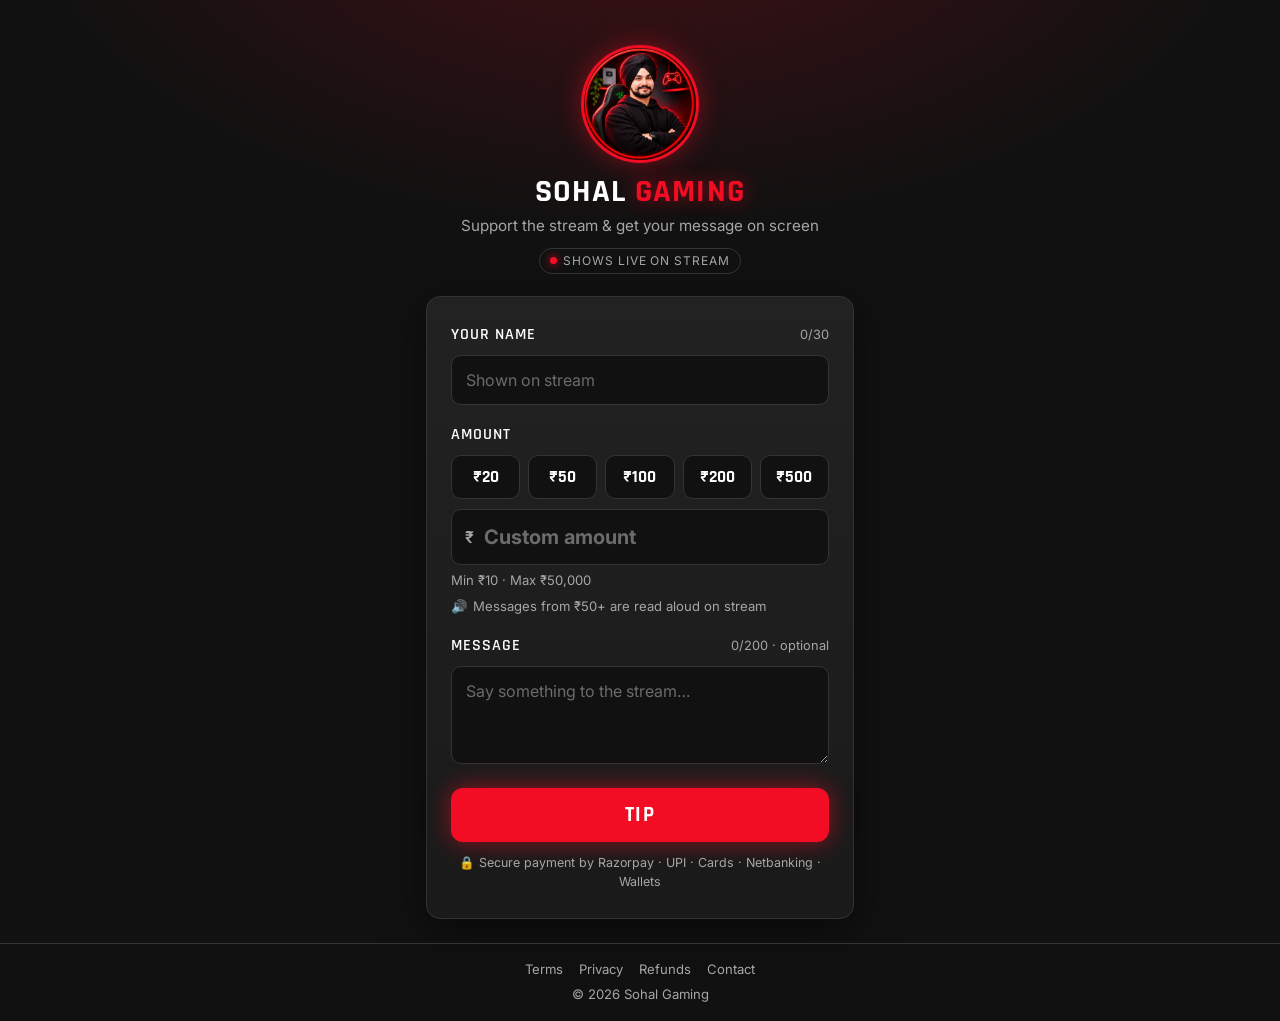
==== index.html @ 221c7eac "Add Phase 1: Razorpay tip page, Supabase functions, Streamlabs alerts - Tip page (index.html) and th" ====
<!doctype html>
<html lang="en">
<head>
  <meta charset="utf-8">
  <meta name="viewport" content="width=device-width, initial-scale=1, viewport-fit=cover">
  <title>Tip Sohal Gaming</title>
  <meta name="description" content="Support Sohal Gaming live streams. Your tip and message show up on stream.">
  <meta name="theme-color" content="#111111">
  <meta property="og:title" content="Tip Sohal Gaming">
  <meta property="og:description" content="Send a tip and get your message on the live stream.">
  <meta property="og:image" content="assets/logo.webp">
  <link rel="icon" href="assets/logo.webp" type="image/webp">
  <link rel="preconnect" href="https://fonts.googleapis.com">
  <link rel="preconnect" href="https://fonts.gstatic.com" crossorigin>
  <link href="https://fonts.googleapis.com/css2?family=Inter:wght@400;600&family=Rajdhani:wght@600;700&display=swap" rel="stylesheet">
  <link rel="stylesheet" href="assets/style.css">
</head>
<body>
  <main class="wrap">
    <header class="brand">
      <img class="avatar" src="assets/logo.webp" alt="Sohal Gaming" width="112" height="112">
      <h1>Sohal <span>Gaming</span></h1>
      <p>Support the stream &amp; get your message on screen</p>
      <div class="live-pill"><i></i> Shows live on stream</div>
    </header>

    <form class="card" id="tip-form" novalidate>
      <div class="error" id="error" role="alert"></div>

      <div class="field">
        <label for="name">Your name <small id="name-count">0/30</small></label>
        <input id="name" name="name" type="text" maxlength="30" autocomplete="nickname"
               placeholder="Shown on stream" required>
      </div>

      <div class="field">
        <div class="label" id="amount-label">Amount</div>
        <div class="quick" id="quick" role="group" aria-labelledby="amount-label"></div>
        <div class="amount-input">
          <span>₹</span>
          <label for="amount" class="sr-only">Amount in rupees</label>
          <input id="amount" name="amount" type="number" inputmode="numeric" step="1"
                 placeholder="Custom amount" required>
        </div>
        <p class="hint" id="amount-hint"></p>
        <p class="hint tts" id="tts-hint">🔊 <span></span></p>
      </div>

      <div class="field">
        <label for="message">Message <small><span id="msg-count">0</span>/200 · optional</small></label>
        <textarea id="message" name="message" maxlength="200" rows="3"
                  placeholder="Say something to the stream…"></textarea>
      </div>

      <button class="btn" id="tip-btn" type="submit">
        <span class="spinner" aria-hidden="true"></span>
        <span id="tip-btn-text">Tip</span>
      </button>
      <p class="secure">🔒 Secure payment by Razorpay · UPI · Cards · Netbanking · Wallets</p>
    </form>
  </main>

  <footer>
    <nav>
      <a href="terms.html">Terms</a>
      <a href="privacy.html">Privacy</a>
      <a href="refunds.html">Refunds</a>
      <a href="contact.html">Contact</a>
    </nav>
    © <span id="year"></span> Sohal Gaming
  </footer>

  <script src="assets/config.js"></script>
  <script src="https://checkout.razorpay.com/v1/checkout.js" defer></script>
  <script src="assets/app.js" defer></script>
</body>
</html>
---- assets/style.css ----
/* Sohal Gaming — brand: #111111 · #f20d24 · #ffffff · #343434 */
:root {
  --bg: #111111;
  --red: #f20d24;
  --red-dim: rgba(242, 13, 36, 0.18);
  --red-glow: rgba(242, 13, 36, 0.55);
  --white: #ffffff;
  --muted: #a6a6a6;
  --line: #343434;
  --surface: #1a1a1a;
  --surface-2: #222222;
  --ok: #2ecc71;
  --radius: 14px;
  --font-display: "Rajdhani", "Segoe UI", system-ui, sans-serif;
  --font-body: "Inter", "Segoe UI", system-ui, -apple-system, sans-serif;
}

*, *::before, *::after { box-sizing: border-box; }

html { -webkit-text-size-adjust: 100%; }

body {
  margin: 0;
  min-height: 100vh;
  min-height: 100dvh;
  background:
    radial-gradient(900px 500px at 50% -120px, rgba(242, 13, 36, 0.22), transparent 70%),
    var(--bg);
  color: var(--white);
  font-family: var(--font-body);
  font-size: 16px;
  line-height: 1.5;
  display: flex;
  flex-direction: column;
}

a { color: var(--white); }
a:hover { color: var(--red); }

.wrap {
  width: 100%;
  max-width: 460px;
  margin: 0 auto;
  padding: 28px 16px 24px;
  flex: 1;
}

/* ── Header ───────────────────────────────────────── */
.brand { text-align: center; margin-bottom: 22px; }

.avatar {
  width: 112px;
  height: 112px;
  border-radius: 50%;
  display: block;
  margin: 0 auto 14px;
  box-shadow: 0 0 0 3px var(--red), 0 0 28px var(--red-glow);
  background: #000;
}

.brand h1 {
  font-family: var(--font-display);
  font-weight: 700;
  font-size: 2rem;
  letter-spacing: 0.04em;
  text-transform: uppercase;
  margin: 0;
  line-height: 1.1;
}
.brand h1 span { color: var(--red); text-shadow: 0 0 18px var(--red-glow); }

.brand p { margin: 6px 0 0; color: var(--muted); font-size: 0.95rem; }

.live-pill {
  display: inline-flex;
  align-items: center;
  gap: 6px;
  margin-top: 10px;
  padding: 3px 10px;
  border: 1px solid var(--line);
  border-radius: 999px;
  font-size: 0.75rem;
  letter-spacing: 0.08em;
  text-transform: uppercase;
  color: var(--muted);
}
.live-pill i {
  width: 7px; height: 7px; border-radius: 50%;
  background: var(--red);
  box-shadow: 0 0 8px var(--red);
  animation: pulse 1.6s ease-in-out infinite;
}
@keyframes pulse { 50% { opacity: 0.35; } }

/* ── Card ─────────────────────────────────────────── */
.card {
  background: linear-gradient(180deg, var(--surface-2), var(--surface));
  border: 1px solid var(--line);
  border-radius: var(--radius);
  padding: 20px 16px;
  box-shadow: 0 10px 40px rgba(0, 0, 0, 0.5);
}

.field { margin-bottom: 18px; }

label, .label {
  display: flex;
  justify-content: space-between;
  align-items: baseline;
  font-family: var(--font-display);
  font-weight: 600;
  font-size: 1rem;
  letter-spacing: 0.06em;
  text-transform: uppercase;
  margin-bottom: 8px;
}
label small, .label small {
  font-family: var(--font-body);
  font-weight: 400;
  letter-spacing: 0;
  text-transform: none;
  color: var(--muted);
  font-size: 0.8rem;
}

input, textarea {
  width: 100%;
  background: var(--bg);
  border: 1px solid var(--line);
  border-radius: 10px;
  color: var(--white);
  font: inherit;
  font-size: 16px; /* prevents iOS zoom */
  padding: 12px 14px;
  outline: none;
  transition: border-color 0.15s, box-shadow 0.15s;
}
input::placeholder, textarea::placeholder { color: #6b6b6b; }
input:focus, textarea:focus {
  border-color: var(--red);
  box-shadow: 0 0 0 3px var(--red-dim);
}
textarea { resize: vertical; min-height: 92px; }

.amount-input { position: relative; }
.amount-input span {
  position: absolute; left: 14px; top: 50%; transform: translateY(-50%);
  color: var(--muted); font-weight: 600; pointer-events: none;
}
.amount-input input { padding-left: 32px; font-size: 1.25rem; font-weight: 700; }

.quick {
  display: grid;
  grid-template-columns: repeat(5, 1fr);
  gap: 8px;
  margin-bottom: 10px;
}
.quick button {
  background: var(--bg);
  border: 1px solid var(--line);
  border-radius: 10px;
  color: var(--white);
  font-family: var(--font-display);
  font-weight: 700;
  font-size: 1.05rem;
  padding: 10px 0;
  cursor: pointer;
  transition: border-color 0.15s, background 0.15s, transform 0.08s;
}
.quick button:hover { border-color: var(--red); }
.quick button:active { transform: scale(0.96); }
.quick button[aria-pressed="true"] {
  background: var(--red);
  border-color: var(--red);
  box-shadow: 0 0 16px var(--red-glow);
}

.hint { color: var(--muted); font-size: 0.82rem; margin: 6px 0 0; }
.hint.tts { display: flex; gap: 6px; align-items: center; }
.hint.tts.on { color: var(--white); }
.hint.tts.on b { color: var(--red); }

.counter.warn { color: var(--red); }

.error {
  display: none;
  background: rgba(242, 13, 36, 0.1);
  border: 1px solid rgba(242, 13, 36, 0.5);
  color: #ffd6da;
  border-radius: 10px;
  padding: 10px 12px;
  font-size: 0.9rem;
  margin-bottom: 14px;
}
.error.show { display: block; }

.btn {
  width: 100%;
  display: inline-flex;
  justify-content: center;
  align-items: center;
  gap: 10px;
  background: var(--red);
  color: var(--white);
  border: 0;
  border-radius: 12px;
  font-family: var(--font-display);
  font-weight: 700;
  font-size: 1.3rem;
  letter-spacing: 0.08em;
  text-transform: uppercase;
  padding: 14px 18px;
  cursor: pointer;
  box-shadow: 0 0 24px var(--red-glow);
  transition: filter 0.15s, transform 0.08s, box-shadow 0.15s;
  text-decoration: none;
}
.btn:hover { filter: brightness(1.1); color: var(--white); }
.btn:active { transform: scale(0.98); }
.btn[disabled] { opacity: 0.6; cursor: wait; box-shadow: none; }
.btn.ghost {
  background: transparent;
  border: 1px solid var(--line);
  box-shadow: none;
  font-size: 1rem;
}
.btn.ghost:hover { border-color: var(--red); }

.spinner {
  width: 18px; height: 18px;
  border: 2px solid rgba(255, 255, 255, 0.4);
  border-top-color: var(--white);
  border-radius: 50%;
  animation: spin 0.7s linear infinite;
  display: none;
}
.btn.loading .spinner { display: inline-block; }
@keyframes spin { to { transform: rotate(360deg); } }

.secure {
  text-align: center;
  color: var(--muted);
  font-size: 0.78rem;
  margin: 12px 0 0;
}

/* ── Success page ─────────────────────────────────── */
.success { text-align: center; }
.success .tick {
  width: 72px; height: 72px; margin: 0 auto 12px;
  border-radius: 50%;
  display: grid; place-items: center;
  background: var(--red);
  box-shadow: 0 0 30px var(--red-glow);
  font-size: 2.2rem;
}
.success h2 {
  font-family: var(--font-display);
  text-transform: uppercase;
  letter-spacing: 0.05em;
  font-size: 1.7rem;
  margin: 0 0 6px;
}
.success p { color: var(--muted); margin: 0 0 18px; }
.success .amount { color: var(--white); font-weight: 700; }
.success .actions { display: grid; gap: 10px; }

/* ── Legal pages ──────────────────────────────────── */
.legal h1 {
  font-family: var(--font-display);
  text-transform: uppercase;
  letter-spacing: 0.05em;
  font-size: 1.8rem;
  margin: 0 0 4px;
}
.legal h2 { font-family: var(--font-display); font-size: 1.2rem; margin: 22px 0 6px; color: var(--red); }
.legal p, .legal li { color: #d6d6d6; font-size: 0.95rem; }
.legal .updated { color: var(--muted); font-size: 0.85rem; margin-bottom: 18px; }
.back { display: inline-block; margin-bottom: 16px; color: var(--muted); text-decoration: none; }

/* ── Footer ───────────────────────────────────────── */
footer {
  border-top: 1px solid var(--line);
  padding: 16px;
  text-align: center;
  font-size: 0.82rem;
  color: var(--muted);
}
footer nav { display: flex; flex-wrap: wrap; justify-content: center; gap: 6px 16px; margin-bottom: 6px; }
footer a { color: var(--muted); text-decoration: none; }
footer a:hover { color: var(--red); }

.sr-only {
  position: absolute; width: 1px; height: 1px; padding: 0; margin: -1px;
  overflow: hidden; clip: rect(0, 0, 0, 0); border: 0;
}

@media (min-width: 520px) {
  .wrap { padding-top: 48px; }
  .card { padding: 26px 24px; }
}

@media (prefers-reduced-motion: reduce) {
  *, *::before, *::after { animation: none !important; transition: none !important; }
}
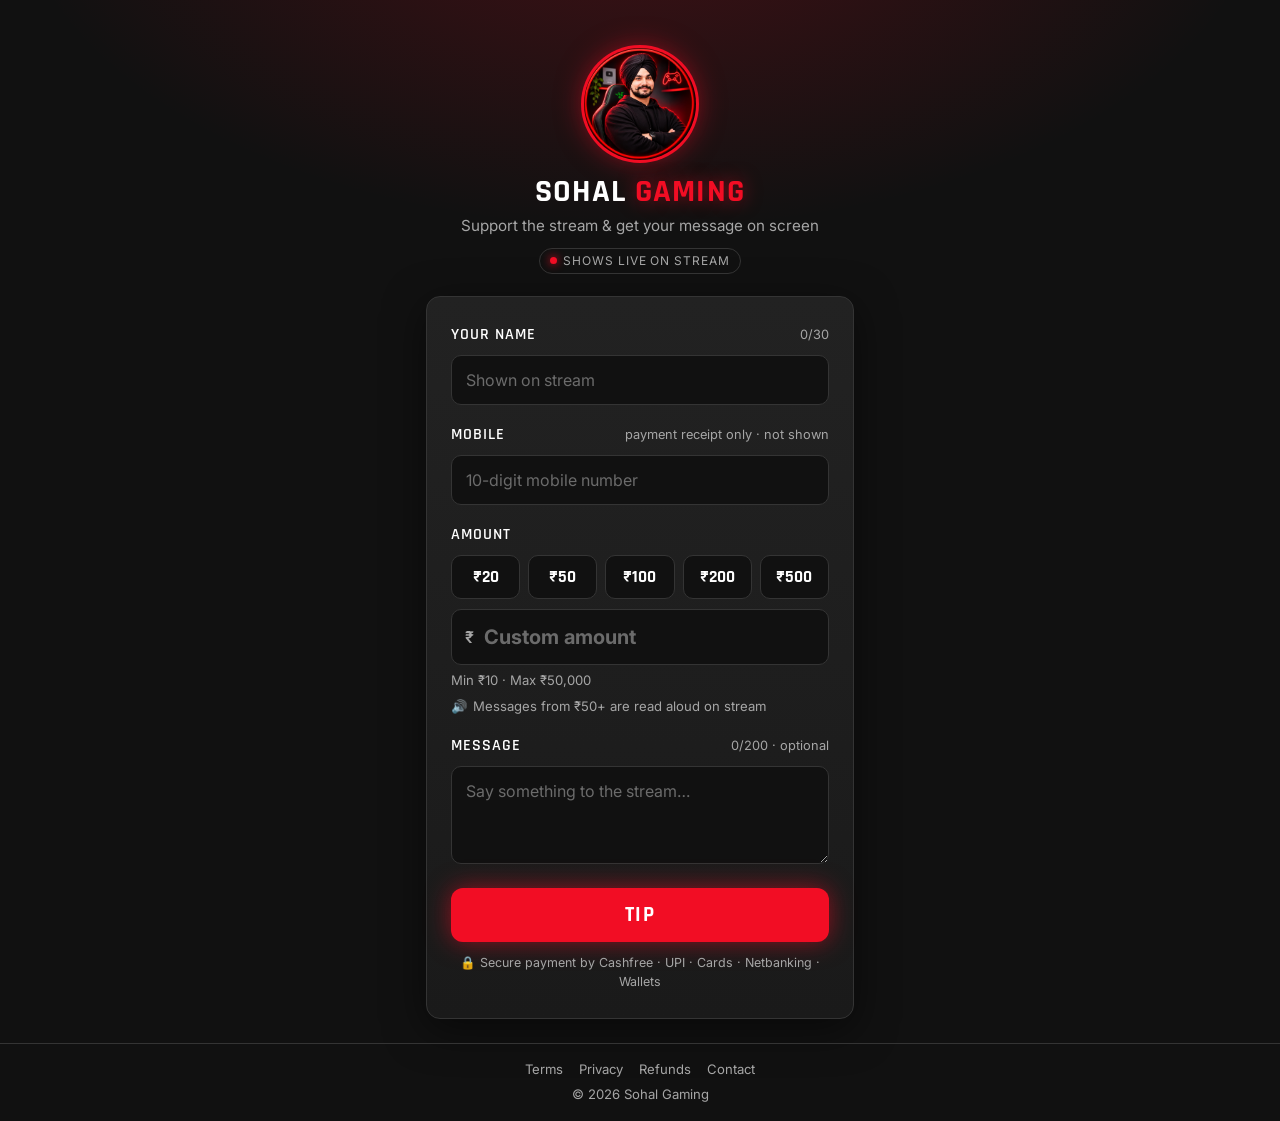
==== commit d4454daa: "Switch payments to Cashfree, keep Razorpay as a fallback Razorpay would not onboard an individual Yo" ====
--- a/index.html
+++ b/index.html
@@ -33,6 +33,12 @@
                placeholder="Shown on stream" required>
       </div>
 
+      <div class="field" id="phone-field" hidden>
+        <label for="phone">Mobile <small>payment receipt only · not shown</small></label>
+        <input id="phone" name="phone" type="tel" inputmode="tel" maxlength="16"
+               autocomplete="tel-national" placeholder="10-digit mobile number">
+      </div>
+
       <div class="field">
         <div class="label" id="amount-label">Amount</div>
         <div class="quick" id="quick" role="group" aria-labelledby="amount-label"></div>
@@ -56,7 +62,7 @@
         <span class="spinner" aria-hidden="true"></span>
         <span id="tip-btn-text">Tip</span>
       </button>
-      <p class="secure">🔒 Secure payment by Razorpay · UPI · Cards · Netbanking · Wallets</p>
+      <p class="secure">🔒 Secure payment by <span id="gateway-name">Cashfree</span> · UPI · Cards · Netbanking · Wallets</p>
     </form>
   </main>
 
@@ -71,7 +77,6 @@
   </footer>
 
   <script src="assets/config.js"></script>
-  <script src="https://checkout.razorpay.com/v1/checkout.js" defer></script>
   <script src="assets/app.js" defer></script>
 </body>
 </html>
